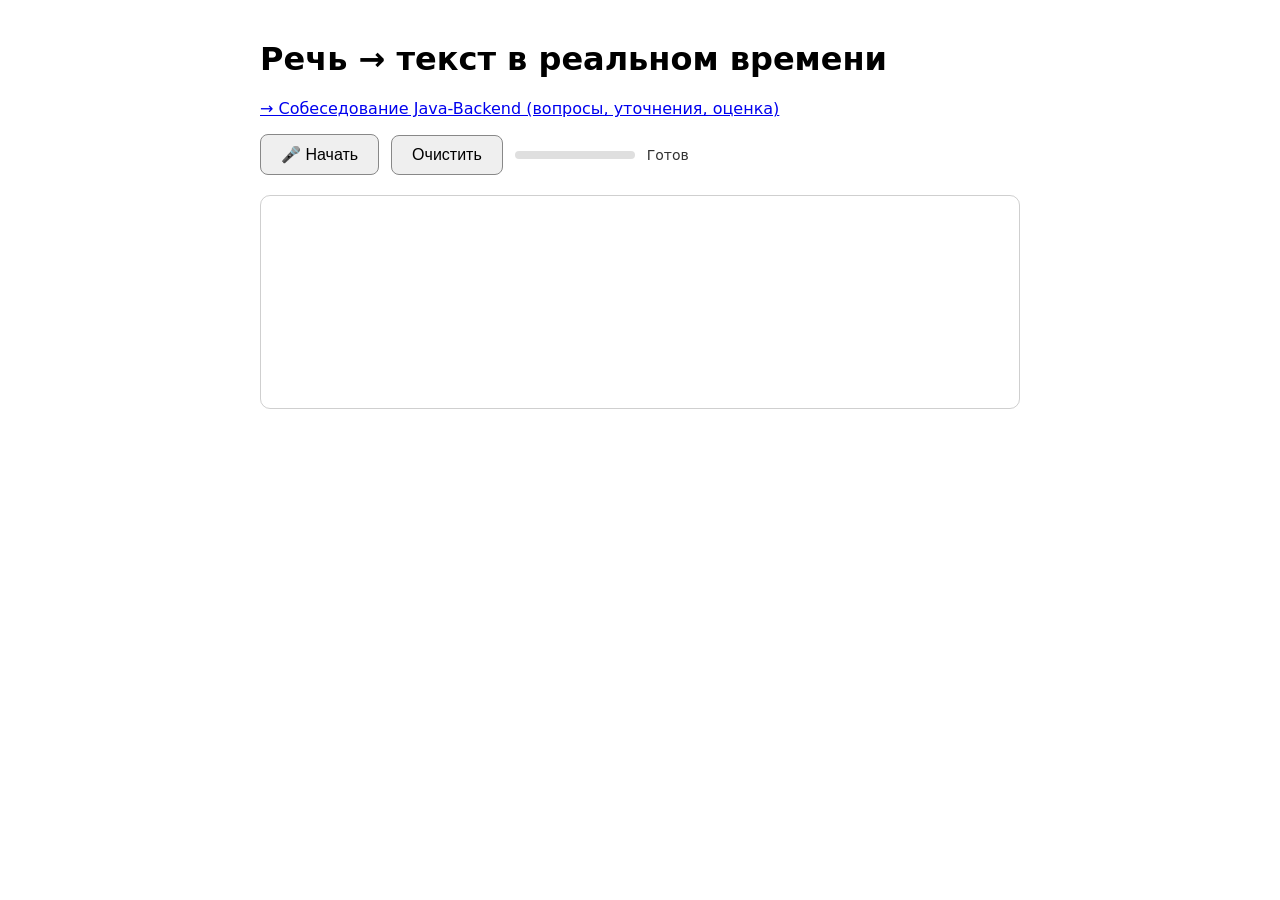
==== stt-service/src/main/resources/static/stt.html @ e51b11fc "refactor: combine STT and diarization services" ====
<!doctype html>
<html lang="ru">
<head>
  <meta charset="utf-8">
  <meta name="viewport" content="width=device-width, initial-scale=1">
  <title>Vosk — речь в текст в реальном времени</title>
  <style>
    :root{color-scheme:light dark}
    body{font-family:system-ui,sans-serif;max-width:760px;margin:40px auto;padding:0 16px}
    .bar{display:flex;gap:12px;align-items:center;flex-wrap:wrap}
    button{padding:10px 20px;font-size:16px;border-radius:8px;border:1px solid #888;cursor:pointer}
    #toggle.on{background:#d33;color:#fff;border-color:#d33}
    #status{font-size:14px;opacity:.8}
    #meter{width:120px;height:8px;background:#8884;border-radius:4px;overflow:hidden}
    #level{height:100%;width:0;background:#2a9d4a;transition:width .08s}
    #box{margin-top:20px;min-height:180px;padding:16px;border:1px solid #8886;border-radius:10px;font-size:22px;line-height:1.5;overflow-y:auto;max-height:60vh}
    #partial{opacity:.55;font-style:italic}
  </style>
</head>
<body>
  <h1>Речь → текст в реальном времени</h1>
  <p><a href="/interview.html">→ Собеседование Java-Backend (вопросы, уточнения, оценка)</a></p>
  <div class="bar">
    <button id="toggle">🎤 Начать</button>
    <button id="clear">Очистить</button>
    <div id="meter"><div id="level"></div></div>
    <span id="status">Готов</span>
  </div>
  <div id="box"><span id="final"></span> <span id="partial"></span></div>

<script>
const $ = id => document.getElementById(id);
let ws, ctx, stream, node, running = false;

$('toggle').onclick = () => running ? stop() : start();
$('clear').onclick = () => { $('final').textContent = ''; $('partial').textContent = ''; };

async function start() {
  try {
    $('status').textContent = 'Запрашиваю микрофон…';
    stream = await navigator.mediaDevices.getUserMedia({
      audio: { channelCount: 1, echoCancellation: true, noiseSuppression: true, autoGainControl: true }
    });

    ws = new WebSocket((location.protocol === 'https:' ? 'wss://' : 'ws://') + location.host + '/ws/stt');
    ws.binaryType = 'arraybuffer';
    await new Promise((resolve, reject) => { ws.onopen = resolve; ws.onerror = () => reject(new Error('нет соединения с сервером')); });
    ws.onmessage = e => onResult(JSON.parse(e.data));
    ws.onclose = () => cleanup();

    ctx = new AudioContext();
    await ctx.audioWorklet.addModule('/pcm-worklet.js');
    const source = ctx.createMediaStreamSource(stream);
    node = new AudioWorkletNode(ctx, 'pcm-processor');
    node.port.onmessage = e => {
      if (ws && ws.readyState === WebSocket.OPEN) ws.send(e.data);
      showLevel(new Int16Array(e.data));
    };
    const mute = ctx.createGain();          // узел нужно подключить к выходу, иначе Chrome его не вызывает
    mute.gain.value = 0;
    source.connect(node).connect(mute).connect(ctx.destination);

    running = true;
    $('toggle').textContent = '⏹ Стоп';
    $('toggle').classList.add('on');
    $('status').textContent = 'Слушаю… говорите';
  } catch (err) {
    $('status').textContent = 'Ошибка: ' + err.message;
    cleanup();
  }
}

function stop() {
  if (!running) return;
  running = false;
  $('status').textContent = 'Дорабатываю остаток…';
  stream && stream.getTracks().forEach(t => t.stop());
  if (ws && ws.readyState === WebSocket.OPEN) ws.send('eof');   // сервер вернёт финальный текст и закроет соединение
  setTimeout(() => ws && ws.readyState === WebSocket.OPEN && ws.close(), 3000);
}

function cleanup() {
  running = false;
  stream && stream.getTracks().forEach(t => t.stop());
  node && node.disconnect();
  ctx && ctx.state !== 'closed' && ctx.close();
  stream = node = ctx = null;
  $('toggle').textContent = '🎤 Начать';
  $('toggle').classList.remove('on');
  $('level').style.width = '0';
  if (!$('status').textContent.startsWith('Ошибка')) $('status').textContent = 'Готов';
}

function onResult(m) {
  if (m.type === 'partial') {
    $('partial').textContent = m.text;
  } else if (m.type === 'final') {
    $('partial').textContent = '';
    if (m.text) {
      const t = m.text.charAt(0).toUpperCase() + m.text.slice(1);
      $('final').textContent += ($('final').textContent ? ' ' : '') + t + '.';
    }
  }
  const box = $('box'); box.scrollTop = box.scrollHeight;
}

function showLevel(pcm) {
  let max = 0;
  for (let i = 0; i < pcm.length; i += 8) max = Math.max(max, Math.abs(pcm[i]));
  $('level').style.width = Math.min(100, (max / 32768) * 300) + '%';
}
</script>
</body>
</html>
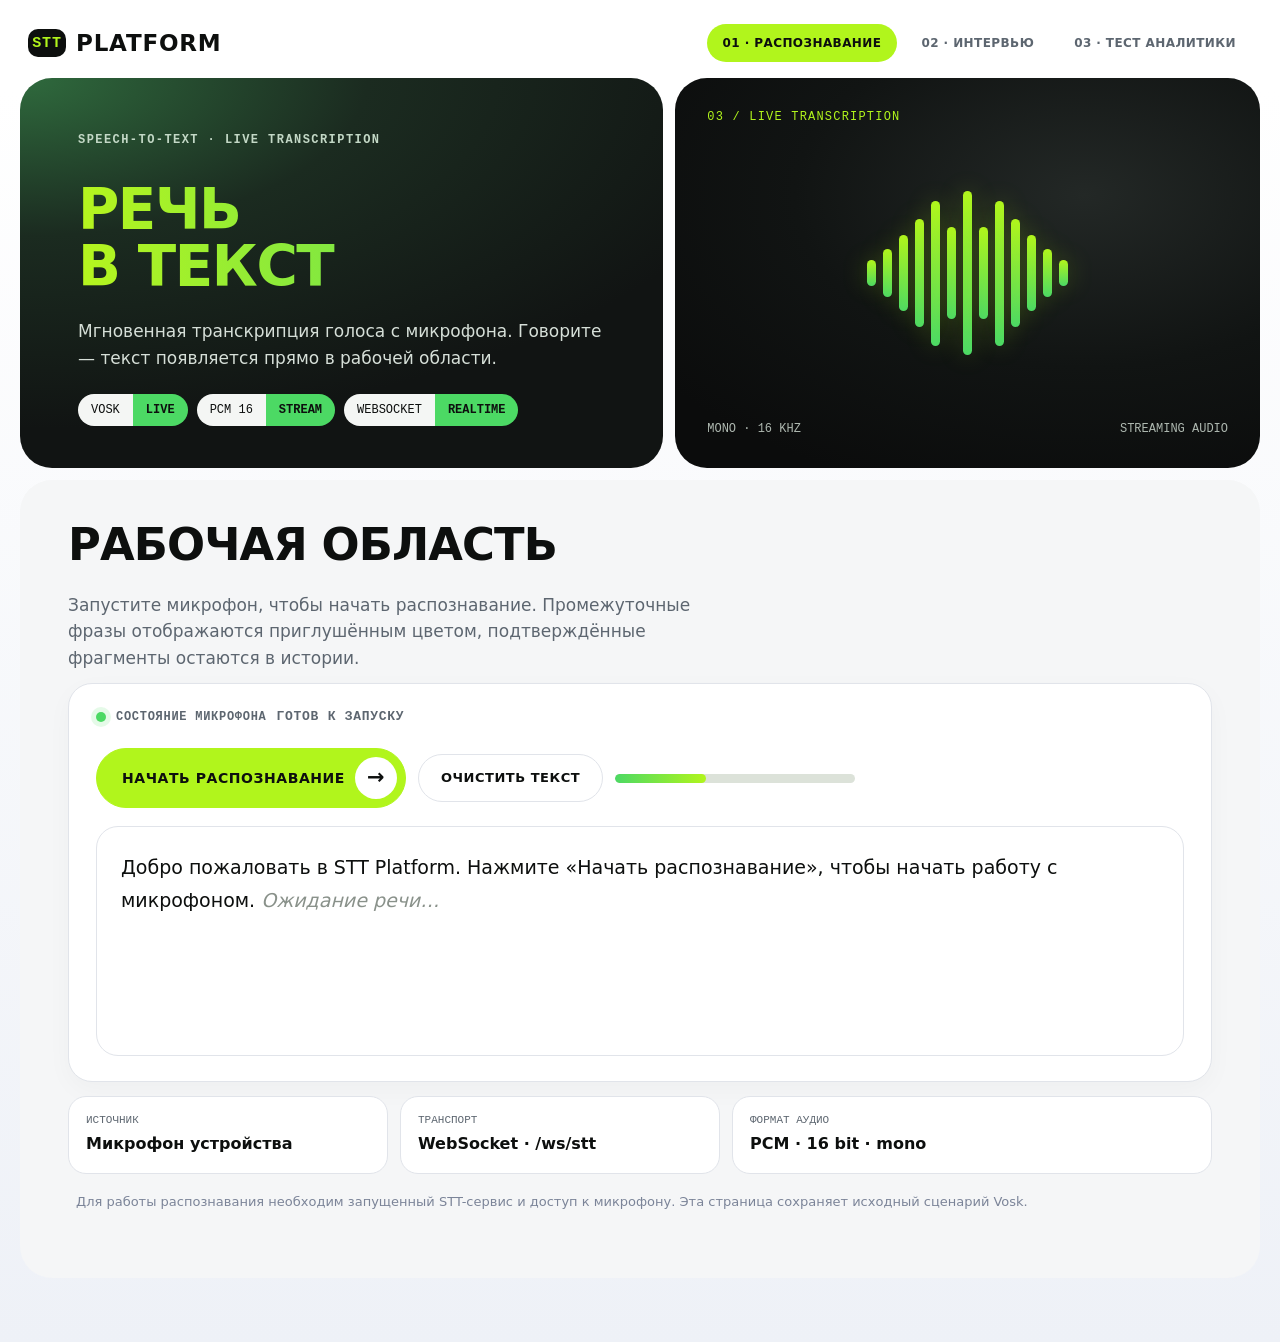
==== commit 4b7742fe: "Styles update" ====
--- a/stt-service/src/main/resources/static/stt.html
+++ b/stt-service/src/main/resources/static/stt.html
@@ -2,113 +2,89 @@
 <html lang="ru">
 <head>
   <meta charset="utf-8">
-  <meta name="viewport" content="width=device-width, initial-scale=1">
-  <title>Vosk — речь в текст в реальном времени</title>
+  <meta name="viewport" content="width=device-width,initial-scale=1">
+  <meta name="theme-color" content="#0d0f0e">
+  <title>STT Platform — Распознавание речи</title>
+  <link rel="stylesheet" href="style.css">
   <style>
-    :root{color-scheme:light dark}
-    body{font-family:system-ui,sans-serif;max-width:760px;margin:40px auto;padding:0 16px}
-    .bar{display:flex;gap:12px;align-items:center;flex-wrap:wrap}
-    button{padding:10px 20px;font-size:16px;border-radius:8px;border:1px solid #888;cursor:pointer}
-    #toggle.on{background:#d33;color:#fff;border-color:#d33}
-    #status{font-size:14px;opacity:.8}
-    #meter{width:120px;height:8px;background:#8884;border-radius:4px;overflow:hidden}
-    #level{height:100%;width:0;background:#2a9d4a;transition:width .08s}
-    #box{margin-top:20px;min-height:180px;padding:16px;border:1px solid #8886;border-radius:10px;font-size:22px;line-height:1.5;overflow-y:auto;max-height:60vh}
-    #partial{opacity:.55;font-style:italic}
+    .meter{height:9px;width:min(240px,45vw);overflow:hidden;border-radius:99px;background:#dce2d9}
+    #level{height:100%;width:38%;border-radius:99px;background:linear-gradient(90deg,#4cd964,#b1f51c)}
+    #box{margin-top:18px;min-height:230px;max-height:55vh;overflow:auto;padding:24px;border:1px solid var(--line);border-radius:22px;background:#fff;font-size:19px;line-height:1.75}
+    #partial{color:#89918a;font-style:italic}
+    .status-card{display:flex;align-items:center;gap:14px;flex-wrap:wrap}
+    .status-card #status{margin-left:auto}
   </style>
 </head>
 <body>
-  <h1>Речь → текст в реальном времени</h1>
-  <p><a href="/interview.html">→ Собеседование Java-Backend (вопросы, уточнения, оценка)</a></p>
-  <div class="bar">
-    <button id="toggle">🎤 Начать</button>
-    <button id="clear">Очистить</button>
-    <div id="meter"><div id="level"></div></div>
-    <span id="status">Готов</span>
-  </div>
-  <div id="box"><span id="final"></span> <span id="partial"></span></div>
-
+<main>
+  <header class="site-top">
+    <a class="brand" href="integrated.html"><span class="brand-mark">STT</span> PLATFORM</a>
+    <nav class="nav-links" aria-label="Основная навигация">
+      <span class="current">01 · Распознавание</span>
+      <a href="integrated.html">02 · Интервью</a>
+      <a href="test.html">03 · Тест аналитики</a>
+    </nav>
+  </header>
+  <section class="hero">
+    <div class="hero-main">
+      <p class="eyebrow" style="color:#c3d8c6">Speech-to-text · live transcription</p>
+      <h1>Речь<br>в текст</h1>
+      <p class="lead">Мгновенная транскрипция голоса с микрофона. Говорите — текст появляется прямо в рабочей области.</p>
+      <div class="tags"><span class="tag"><b>VOSK</b><i>LIVE</i></span><span class="tag"><b>PCM 16</b><i>STREAM</i></span><span class="tag"><b>WEBSOCKET</b><i>REALTIME</i></span></div>
+    </div>
+    <div class="hero-art" aria-hidden="true">
+      <span class="art-label">03 / Live transcription</span>
+      <div class="signal"><i></i><i></i><i></i><i></i><i></i><i></i><i></i><i></i><i></i><i></i><i></i><i></i><i></i></div>
+      <div class="art-foot"><span>MONO · 16 KHZ</span><span>STREAMING AUDIO</span></div>
+    </div>
+  </section>
+  <section class="panel">
+    <h2>Рабочая область</h2>
+    <p class="intro">Запустите микрофон, чтобы начать распознавание. Промежуточные фразы отображаются приглушённым цветом, подтверждённые фрагменты остаются в истории.</p>
+    <section class="card">
+      <div class="topline"><span id="light" class="light active"></span><span>Состояние микрофона</span><span id="status">Готов к запуску</span></div>
+      <div class="buttons">
+        <button id="toggle" class="primary" type="button">Начать распознавание</button>
+        <button id="clear" class="secondary" type="button">Очистить текст</button>
+        <div class="meter" aria-label="Уровень звука"><div id="level"></div></div>
+      </div>
+      <div id="box"><span id="final">Добро пожаловать в STT Platform. Нажмите «Начать распознавание», чтобы начать работу с микрофоном.</span> <span id="partial">Ожидание речи…</span></div>
+    </section>
+    <div class="details">
+      <div><span>Источник</span><strong>Микрофон устройства</strong></div>
+      <div><span>Транспорт</span><strong>WebSocket · /ws/stt</strong></div>
+      <div><span>Формат аудио</span><strong>PCM · 16 bit · mono</strong></div>
+    </div>
+    <p class="footnote">Для работы распознавания необходим запущенный STT-сервис и доступ к микрофону. Эта страница сохраняет исходный сценарий Vosk.</p>
+  </section>
+</main>
 <script>
 const $ = id => document.getElementById(id);
 let ws, ctx, stream, node, running = false;
-
 $('toggle').onclick = () => running ? stop() : start();
 $('clear').onclick = () => { $('final').textContent = ''; $('partial').textContent = ''; };
-
 async function start() {
   try {
     $('status').textContent = 'Запрашиваю микрофон…';
-    stream = await navigator.mediaDevices.getUserMedia({
-      audio: { channelCount: 1, echoCancellation: true, noiseSuppression: true, autoGainControl: true }
-    });
-
+    stream = await navigator.mediaDevices.getUserMedia({audio:{channelCount:1,echoCancellation:true,noiseSuppression:true,autoGainControl:true}});
     ws = new WebSocket((location.protocol === 'https:' ? 'wss://' : 'ws://') + location.host + '/ws/stt');
     ws.binaryType = 'arraybuffer';
-    await new Promise((resolve, reject) => { ws.onopen = resolve; ws.onerror = () => reject(new Error('нет соединения с сервером')); });
+    await new Promise((resolve,reject)=>{ws.onopen=resolve;ws.onerror=()=>reject(new Error('нет соединения с сервером'));});
     ws.onmessage = e => onResult(JSON.parse(e.data));
     ws.onclose = () => cleanup();
-
     ctx = new AudioContext();
-    await ctx.audioWorklet.addModule('/pcm-worklet.js');
+    await ctx.audioWorklet.addModule('pcm-worklet.js');
     const source = ctx.createMediaStreamSource(stream);
-    node = new AudioWorkletNode(ctx, 'pcm-processor');
-    node.port.onmessage = e => {
-      if (ws && ws.readyState === WebSocket.OPEN) ws.send(e.data);
-      showLevel(new Int16Array(e.data));
-    };
-    const mute = ctx.createGain();          // узел нужно подключить к выходу, иначе Chrome его не вызывает
-    mute.gain.value = 0;
-    source.connect(node).connect(mute).connect(ctx.destination);
-
-    running = true;
-    $('toggle').textContent = '⏹ Стоп';
-    $('toggle').classList.add('on');
-    $('status').textContent = 'Слушаю… говорите';
-  } catch (err) {
-    $('status').textContent = 'Ошибка: ' + err.message;
-    cleanup();
-  }
+    node = new AudioWorkletNode(ctx,'pcm-processor');
+    node.port.onmessage = e => {if(ws&&ws.readyState===WebSocket.OPEN)ws.send(e.data);showLevel(new Int16Array(e.data));};
+    const mute=ctx.createGain();mute.gain.value=0;source.connect(node).connect(mute).connect(ctx.destination);
+    running=true;$('toggle').textContent='Остановить';$('toggle').classList.add('secondary');$('light').classList.add('active');$('status').textContent='Слушаю… говорите';
+  } catch(err){$('status').textContent='Ошибка: '+err.message;cleanup();}
 }
-
-function stop() {
-  if (!running) return;
-  running = false;
-  $('status').textContent = 'Дорабатываю остаток…';
-  stream && stream.getTracks().forEach(t => t.stop());
-  if (ws && ws.readyState === WebSocket.OPEN) ws.send('eof');   // сервер вернёт финальный текст и закроет соединение
-  setTimeout(() => ws && ws.readyState === WebSocket.OPEN && ws.close(), 3000);
-}
-
-function cleanup() {
-  running = false;
-  stream && stream.getTracks().forEach(t => t.stop());
-  node && node.disconnect();
-  ctx && ctx.state !== 'closed' && ctx.close();
-  stream = node = ctx = null;
-  $('toggle').textContent = '🎤 Начать';
-  $('toggle').classList.remove('on');
-  $('level').style.width = '0';
-  if (!$('status').textContent.startsWith('Ошибка')) $('status').textContent = 'Готов';
-}
-
-function onResult(m) {
-  if (m.type === 'partial') {
-    $('partial').textContent = m.text;
-  } else if (m.type === 'final') {
-    $('partial').textContent = '';
-    if (m.text) {
-      const t = m.text.charAt(0).toUpperCase() + m.text.slice(1);
-      $('final').textContent += ($('final').textContent ? ' ' : '') + t + '.';
-    }
-  }
-  const box = $('box'); box.scrollTop = box.scrollHeight;
-}
-
-function showLevel(pcm) {
-  let max = 0;
-  for (let i = 0; i < pcm.length; i += 8) max = Math.max(max, Math.abs(pcm[i]));
-  $('level').style.width = Math.min(100, (max / 32768) * 300) + '%';
-}
+function stop(){if(!running)return;running=false;$('status').textContent='Обрабатываю остаток…';stream&&stream.getTracks().forEach(t=>t.stop());if(ws&&ws.readyState===WebSocket.OPEN)ws.send('eof');setTimeout(()=>ws&&ws.readyState===WebSocket.OPEN&&ws.close(),3000);}
+function cleanup(){running=false;stream&&stream.getTracks().forEach(t=>t.stop());node&&node.disconnect();ctx&&ctx.state!=='closed'&&ctx.close();stream=node=ctx=null;$('toggle').textContent='Начать распознавание';$('toggle').classList.remove('secondary');$('level').style.width='0';if(!$('status').textContent.startsWith('Ошибка'))$('status').textContent='Готов к запуску';}
+function onResult(m){if(m.type==='partial')$('partial').textContent=m.text;else if(m.type==='final'){$('partial').textContent='';if(m.text){const t=m.text.charAt(0).toUpperCase()+m.text.slice(1);$('final').textContent+=($('final').textContent?' ':'')+t+'.';}}const box=$('box');box.scrollTop=box.scrollHeight;}
+function showLevel(pcm){let max=0;for(let i=0;i<pcm.length;i+=8)max=Math.max(max,Math.abs(pcm[i]));$('level').style.width=Math.min(100,(max/32768)*300)+'%';}
 </script>
 </body>
 </html>
--- a/stt-service/src/main/resources/static/style.css
+++ b/stt-service/src/main/resources/static/style.css
@@ -0,0 +1,117 @@
+:root{
+  color-scheme:light;
+  --ink:#0d0f0e;--ink-2:#161a17;--forest:#2a5a35;--lime:#b1f51c;
+  --lime-hi:#c6ff4d;--green:#4cd964;--paper:#f5f6f7;--white:#fff;
+  --lav:#d9dfeb;--line:#e1e4ea;--muted:#5d6670;--danger:#c62828;
+  --danger-bg:#fdecec;--r-xl:32px;--r-lg:24px;--r-md:16px;
+  --font:"Golos Text","Manrope","Inter","Segoe UI",system-ui,-apple-system,Roboto,Arial,sans-serif;
+  --mono:"JetBrains Mono","IBM Plex Mono",ui-monospace,"SF Mono",Consolas,monospace;
+}
+*{box-sizing:border-box}
+html{scroll-behavior:smooth}
+body{margin:0;font:400 16px/1.5 var(--font);color:var(--ink);background:linear-gradient(180deg,#fff 0,#fff 90px,#eef1f7 100%);min-height:100vh;-webkit-font-smoothing:antialiased}
+[hidden],.hidden{display:none!important}
+:focus-visible{outline:3px solid var(--ink);outline-offset:3px;border-radius:8px}
+a{color:inherit}
+main{width:min(1480px,100%);margin:0 auto;padding:24px 20px 64px}
+.site-top{display:flex;align-items:center;justify-content:space-between;gap:20px;margin:0 0 16px;padding:0 8px}
+.brand{display:flex;align-items:center;gap:10px;text-decoration:none;font-weight:850;font-size:23px;letter-spacing:.035em}
+.brand-mark{width:38px;height:28px;display:inline-flex;align-items:center;justify-content:center;border-radius:10px;background:var(--ink);color:var(--lime);font:700 15px var(--mono)}
+.nav-links{display:flex;align-items:center;gap:8px;flex-wrap:wrap}
+.nav-links a,.nav-links span{padding:10px 16px;border-radius:999px;text-decoration:none;text-transform:uppercase;letter-spacing:.035em;font-size:12px;font-weight:700;color:var(--muted)}
+.nav-links a:hover,.nav-links .current{background:var(--lime);color:var(--ink)}
+.eyebrow,.kicker{margin:0 0 12px;color:#647067;font:600 12px var(--mono);letter-spacing:.12em;text-transform:uppercase}
+.hero{display:grid;grid-template-columns:1.1fr 1fr;gap:12px;margin-top:4px}
+.hero-main,.hero-art{border-radius:var(--r-xl);overflow:hidden;min-width:0;position:relative;min-height:390px}
+.hero-main{padding:52px 58px 42px;display:flex;flex-direction:column;justify-content:flex-end;gap:22px;background:radial-gradient(120% 90% at 0 0,#2f6a3d 0,#1b2b20 45%,#111413 100%);color:#fff}
+.hero h1{margin:0;font-weight:650;font-size:clamp(34px,4.4vw,62px);line-height:1.02;letter-spacing:-.025em;text-transform:uppercase;background:linear-gradient(90deg,#b6f51e,#4cd964);-webkit-background-clip:text;background-clip:text;color:transparent}
+.lead,.intro{margin:0;max-width:650px;font-size:17px;line-height:1.6;color:#d6dfd8}
+.hero-art{background:radial-gradient(90% 80% at 70% 30%,#232826 0,#111413 55%,#0b0c0c 100%);display:flex;flex-direction:column;justify-content:space-between;padding:32px;color:#fff}
+.art-label{font:500 12px var(--mono);letter-spacing:.1em;text-transform:uppercase;color:#b1f51c}
+.signal{display:flex;align-items:center;justify-content:center;gap:7px;height:170px}
+.signal i{display:block;width:9px;border-radius:99px;background:linear-gradient(180deg,var(--lime),var(--green));box-shadow:0 0 24px #b1f51c44}
+.signal i:nth-child(1),.signal i:nth-child(13){height:26px}.signal i:nth-child(2),.signal i:nth-child(12){height:48px}.signal i:nth-child(3),.signal i:nth-child(11){height:76px}.signal i:nth-child(4),.signal i:nth-child(10){height:108px}.signal i:nth-child(5),.signal i:nth-child(9){height:145px}.signal i:nth-child(6),.signal i:nth-child(8){height:92px}.signal i:nth-child(7){height:164px}
+.art-foot{display:flex;justify-content:space-between;gap:10px;color:#aeb8b0;font:12px var(--mono)}
+.tags{display:flex;flex-wrap:wrap;gap:9px}
+.tag{display:inline-flex;border-radius:999px;overflow:hidden;font:500 12px/1 var(--mono)}
+.tag b{background:#f4f6f4;color:var(--ink);padding:10px 13px;font-weight:500}
+.tag i{background:var(--green);color:var(--ink);padding:10px 13px;font-style:normal;font-weight:700}
+.panel{margin-top:12px;padding:42px 48px 48px;border-radius:var(--r-xl);background:var(--paper)}
+.panel>h2,.section-title{margin:0 0 24px;font-weight:650;font-size:clamp(27px,3.5vw,48px);line-height:1.03;letter-spacing:-.02em;text-transform:uppercase}
+.grid2{display:grid;grid-template-columns:1.15fr 1fr;gap:14px;align-items:start}
+.stack{display:grid;gap:14px}
+.card{background:var(--white);border-radius:var(--r-lg);padding:25px 27px;border:1px solid var(--line);box-shadow:0 8px 26px #0d0f0e08;margin:12px 0}
+.card.lav{background:var(--lav);border-color:transparent}
+.card.dark{background:var(--ink-2);color:#fff;border-color:transparent}
+.card h3,.card-title{margin:0 0 16px;font:600 13px var(--mono);letter-spacing:.08em;text-transform:uppercase;color:var(--muted)}
+.card.dark h3,.card.dark .card-title{color:var(--lime)}
+.topline{display:flex;align-items:center;gap:10px;color:var(--muted);font:600 12px var(--mono);letter-spacing:.06em;text-transform:uppercase}
+.light{display:inline-block;width:10px;height:10px;border-radius:50%;background:#aab3a8}
+.light.active{background:#4cd964;box-shadow:0 0 0 5px #4cd96425}
+#timer{margin-left:auto;font-variant-numeric:tabular-nums;color:var(--ink)}
+.role-label{margin:24px 0 8px;color:var(--muted);font:600 12px var(--mono);letter-spacing:.08em;text-transform:uppercase}
+.role{min-height:52px;font-size:clamp(25px,3vw,38px);line-height:1.16;font-weight:700;letter-spacing:-.025em;margin:5px 0}
+.hint,.intro{color:var(--muted);line-height:1.55}
+.buttons,.controls,.row{display:flex;flex-wrap:wrap;align-items:center;gap:12px}
+.buttons{margin-top:24px}
+.controls{margin:18px 0;color:#344139}
+.controls label{display:flex;align-items:center;gap:8px;flex-wrap:wrap}
+.field{display:grid;gap:8px;margin-bottom:18px}
+.field>span,.label{font:500 12px var(--mono);letter-spacing:.06em;text-transform:uppercase;color:var(--muted)}
+input[type=text],input:not([type]),select,textarea{width:100%;min-height:54px;padding:0 17px;border-radius:16px;border:1.5px solid var(--line);background:#fff;color:var(--ink);font:inherit;font-size:16px}
+input:focus-visible,select:focus-visible,textarea:focus-visible{outline:none;border-color:var(--ink);box-shadow:0 0 0 4px #b1f51c88}
+select{appearance:none;cursor:pointer;padding-right:48px;background:#fff url("data:image/svg+xml,%3Csvg xmlns='http://www.w3.org/2000/svg' width='16' height='10' fill='none' stroke='%230d0f0e' stroke-width='2.4'%3E%3Cpath d='M1 1l7 7 7-7'/%3E%3C/svg%3E") no-repeat right 18px center}
+input[type=checkbox],input[type=range]{accent-color:var(--ink)}
+input[type=range]{width:150px;vertical-align:middle}
+button{font:inherit;cursor:pointer;display:inline-flex;align-items:center;justify-content:center;gap:10px;padding:13px 22px;border-radius:999px;border:1.5px solid #0d0f0e33;background:transparent;color:var(--ink);font-size:13px;font-weight:700;letter-spacing:.04em;text-transform:uppercase;transition:background .15s,border-color .15s,transform .1s}
+button:hover:not(:disabled){border-color:var(--ink);background:#fff}
+button:active:not(:disabled){transform:scale(.98)}
+button:disabled{opacity:.45;cursor:default}
+button.primary,#start,#enroll,.pill-link{background:var(--lime);border-color:var(--lime);padding:8px 8px 8px 25px;font-size:14px}
+button.primary:after,#start:after,#enroll:after,.pill-link:after{content:"→";display:grid;place-items:center;width:42px;height:42px;border-radius:50%;background:#fff;font-size:21px}
+button.primary:hover:not(:disabled),#start:hover:not(:disabled),#enroll:hover:not(:disabled),.pill-link:hover{background:var(--lime-hi);border-color:var(--lime-hi);box-shadow:0 8px 28px #b1f51c55}
+button.secondary{background:#fff;border-color:var(--line)}
+button.secondary:hover:not(:disabled){background:var(--lime)}
+a.button-link,.report-download{display:inline-flex;align-items:center;gap:8px;padding:12px 18px;border-radius:999px;background:var(--lime);font-weight:700;text-decoration:none;font-size:13px;text-transform:uppercase;letter-spacing:.04em}
+.transcript{min-height:84px;line-height:1.7;white-space:pre-wrap;overflow-wrap:anywhere}
+.transcript .speaker{font-weight:750;color:#245c31}.transcript .unknown{color:#667085}
+.preview{background:#eaf0e5;border-left:4px solid #4b8b3b;padding:14px 16px;border-radius:4px 14px 14px 4px;line-height:1.55;margin:10px 0 16px}
+#decision{padding:13px 16px;border-radius:14px;background:#f4f6f4;font-weight:650}
+.final-report{border-color:#c7d4bd}
+.report-overall{display:flex;flex-wrap:wrap;align-items:end;justify-content:space-between;gap:14px}
+.report-total{font-size:clamp(36px,6vw,52px);font-weight:800;letter-spacing:-.04em;color:#244b2c}
+.report-verdict{display:inline-block;color:#172318;background:var(--lime);border-radius:999px;padding:9px 14px}
+.report-scores{display:grid;grid-template-columns:repeat(4,minmax(0,1fr));gap:10px;margin:18px 0}
+.report-score{background:#f6f8f4;border:1px solid var(--line);border-radius:14px;padding:13px}
+.report-score span{display:block;color:var(--muted);font:11px var(--mono);margin-bottom:5px;text-transform:uppercase}
+.report-score strong{font-size:20px}
+.report-heading{font-size:20px;text-transform:uppercase}
+.report-questions{display:grid;gap:10px}
+.report-question{border-top:1px solid var(--line);padding:14px 0 2px}
+.report-question strong{display:block}
+.report-question p{color:var(--muted);margin:5px 0;line-height:1.45}
+.log{max-height:260px;overflow:auto;font:12px/1.55 var(--mono)}
+.log div,#log div{border-bottom:1px dashed #aab3a855;padding:7px 0}
+.details{display:grid;grid-template-columns:1fr 1fr 1.5fr;gap:12px;margin-top:14px}
+.details div{background:var(--white);border:1px solid var(--line);border-radius:18px;padding:17px;min-width:0}
+.details span{display:block;color:var(--muted);font:11px var(--mono);text-transform:uppercase;margin-bottom:6px}
+.details strong{display:block;font-weight:650;overflow-wrap:anywhere}
+.error,#error{color:var(--danger);background:var(--danger-bg);padding:14px 17px;border-radius:var(--r-md);margin:12px 0;white-space:pre-wrap}
+.footnote{color:#7b8498;font-size:13px;line-height:1.55;margin:18px 8px}
+#transcript-full{white-space:pre-wrap;overflow-wrap:anywhere;max-height:460px;overflow:auto;padding:16px;background:#f5f6f7;border-radius:16px}
+#transcript-actions{display:flex;flex-wrap:wrap;gap:10px;align-items:center}
+#transcript-actions a{padding:11px 15px;border-radius:999px;background:var(--lime);text-decoration:none;font-weight:700}
+#question{font-size:clamp(23px,2.6vw,34px);line-height:1.3;font-weight:700;letter-spacing:-.02em}
+#partial{min-height:36px;line-height:1.6}
+#log{max-height:260px;overflow:auto;font:12px/1.5 var(--mono)}
+.bar{display:flex;gap:12px;align-items:center;flex-wrap:wrap;padding:18px 20px;background:var(--paper);border-radius:var(--r-lg);margin:12px 0}
+.bar input:not([type=checkbox]){width:min(300px,100%)}
+#status{font-size:13px;font-weight:650;color:var(--muted)}
+#interview{display:grid;grid-template-columns:1.15fr 1fr;gap:12px;align-items:start}
+#interview>.card:first-child{grid-column:1/-1;background:radial-gradient(120% 90% at 0 0,#2f6a3d 0,#1b2b20 45%,#111413 100%);color:#fff;min-height:220px;padding:38px}
+#interview>.card:first-child .muted{color:#c5d1c7}
+#interview>.card:first-child #question{font-size:clamp(27px,3.5vw,44px);color:var(--lime)}
+#report{white-space:pre-wrap;overflow-wrap:anywhere}
+#report a{display:inline-flex;margin-top:12px;padding:12px 18px;border-radius:999px;background:var(--lime);text-decoration:none;font-weight:700}
+@media(max-width:900px){.hero{grid-template-columns:1fr}.hero-main,.hero-art{min-height:300px}.grid2,#interview{grid-template-columns:1fr}.panel{padding:30px}.details{grid-template-columns:1fr 1fr}.details div:last-child{grid-column:1/-1}}
+@media(max-width:560px){main{padding:12px 12px 40px}.site-top{align-items:flex-start;flex-direction:column}.hero-main{padding:32px 26px;min-height:340px}.hero-art{min-height:230px}.panel{padding:25px 18px;border-radius:24px}.card{padding:20px;border-radius:20px}.details,.report-scores{grid-template-columns:1fr 1fr}.buttons button{width:100%}.bar{align-items:stretch}.bar>*{width:100%}.nav-links{width:100%}.nav-links a,.nav-links span{padding:8px 11px}}
